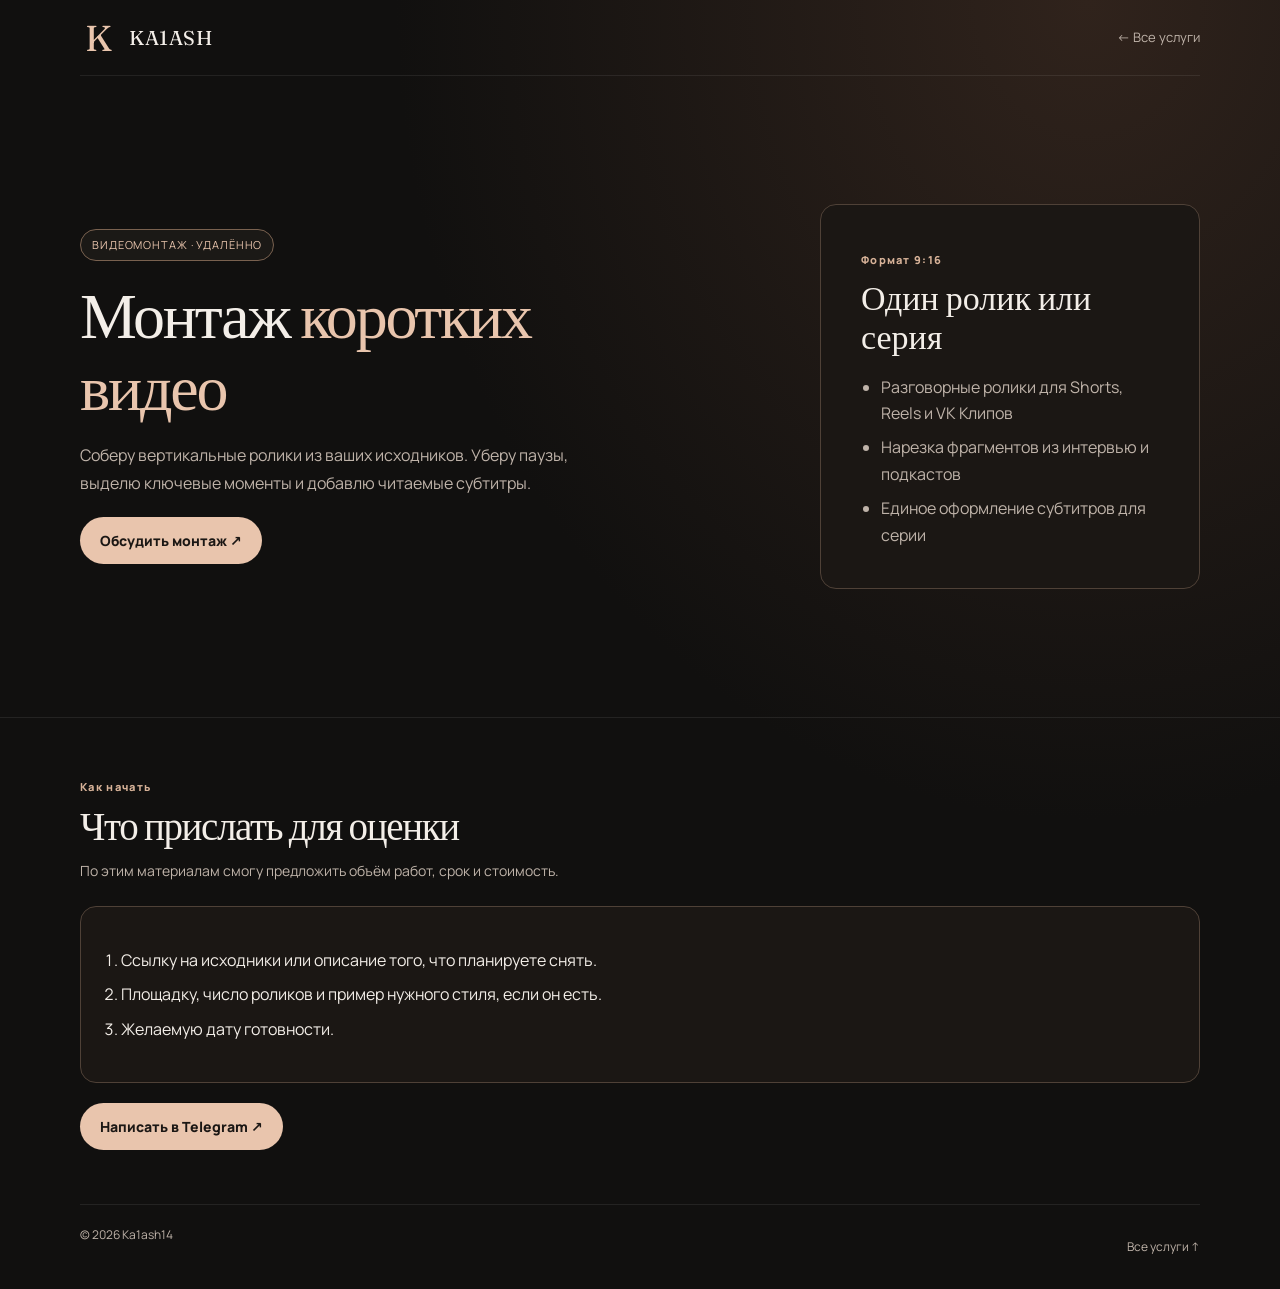
==== editing/index.html @ 2cab413b "Add a dedicated video editing service page" ====
<!doctype html>
<html lang="ru">
<head>
  <meta charset="utf-8">
  <meta name="viewport" content="width=device-width, initial-scale=1">
  <meta name="theme-color" content="#11100f">
  <meta name="description" content="Монтаж вертикальных видео из ваших исходников для Shorts, Reels и VK Клипов. Субтитры, нарезка интервью и подкастов.">
  <title>Монтаж коротких видео | KA1ASH</title>
  <link rel="canonical" href="https://ka1ash14.github.io/editing/">
  <meta property="og:type" content="website">
  <meta property="og:title" content="Монтаж коротких видео | KA1ASH">
  <meta property="og:description" content="Вертикальные ролики из ваших исходников, с субтитрами и подготовкой под площадку.">
  <meta property="og:url" content="https://ka1ash14.github.io/editing/">
  <link rel="preconnect" href="https://fonts.googleapis.com">
  <link rel="preconnect" href="https://fonts.gstatic.com" crossorigin>
  <link href="https://fonts.googleapis.com/css2?family=Fraunces:opsz,wght@9..144,400&family=Manrope:wght@400;500;600;700;800&display=swap" rel="stylesheet">
  <link rel="stylesheet" href="/assets/case-layout.css">
  <link rel="stylesheet" href="/assets/case-theme.css">
  <style>
    .editing-hero { padding-block: clamp(56px, 10vw, 132px); grid-template-columns: minmax(0, 1.3fr) minmax(0, .7fr); }
    .editing-hero h1 { max-width: 13ch; overflow-wrap: normal; }
    .editing-card { padding: clamp(24px, 4vw, 40px); }
    .editing-card h2 { margin: 8px 0; font: 400 clamp(24px, 3vw, 34px)/1.15 Fraunces, Georgia, serif; }
    .editing-card ul { padding-left: 20px; margin-bottom: 0; color: var(--muted); }
    .editing-card li + li { margin-top: 8px; }
    @media (max-width: 800px) { .editing-hero { grid-template-columns: minmax(0, 1fr); } }
  </style>
</head>
<body>
  <a class="skip-link" href="#editing-content">Перейти к содержанию</a>
  <header class="wrap">
    <a class="brand" href="/" aria-label="KA1ASH — на главную"><span class="mark" aria-hidden="true">K</span> KA1ASH</a>
    <a class="back" href="/#services">← Все услуги</a>
  </header>
  <main id="editing-content" tabindex="-1">
    <div class="wrap hero editing-hero">
      <div class="hero-copy">
        <span class="eyebrow">Видеомонтаж · удалённо</span>
        <h1>Монтаж <span class="gradient">коротких видео</span></h1>
        <p class="lead">Соберу вертикальные ролики из ваших исходников. Уберу паузы, выделю ключевые моменты и добавлю читаемые субтитры.</p>
        <div class="case-links"><a class="button" href="https://t.me/yuonger61" target="_blank" rel="noopener">Обсудить монтаж ↗</a></div>
      </div>
      <aside class="card editing-card" aria-labelledby="deliverables">
        <span class="kicker">Формат 9:16</span>
        <h2 id="deliverables">Один ролик или серия</h2>
        <ul>
          <li>Разговорные ролики для Shorts, Reels и VK Клипов</li>
          <li>Нарезка фрагментов из интервью и подкастов</li>
          <li>Единое оформление субтитров для серии</li>
        </ul>
      </aside>
    </div>
    <section class="content" aria-labelledby="request-title">
      <div class="wrap">
        <div class="section-head">
          <span class="kicker">Как начать</span>
          <h2 id="request-title">Что прислать для оценки</h2>
          <p>По этим материалам смогу предложить объём работ, срок и стоимость.</p>
        </div>
        <ol class="card editing-card">
          <li>Ссылку на исходники или описание того, что планируете снять.</li>
          <li>Площадку, число роликов и пример нужного стиля, если он есть.</li>
          <li>Желаемую дату готовности.</li>
        </ol>
        <div class="case-links"><a class="button" href="https://t.me/yuonger61" target="_blank" rel="noopener">Написать в Telegram ↗</a></div>
      </div>
    </section>
  </main>
  <footer class="wrap"><span>© 2026 Ka1ash14</span><a href="/#services">Все услуги ↑</a></footer>
</body>
</html>
---- assets/case-layout.css ----
:root{color-scheme:dark;--bg:#0b0b13;--panel:#151625;--line:#30314c;--fg:#f7f5ff;--muted:#aaa9c1;--purple:#9274ff;--grad:linear-gradient(115deg,#a17cff,#5140f0 60%,#3b67ed);font-family:Manrope,system-ui,sans-serif}*{box-sizing:border-box}html{scroll-behavior:smooth}body{margin:0;background:radial-gradient(60% 35% at 80% 0%,#2b205e 0,transparent 75%),var(--bg);color:var(--fg);line-height:1.65;overflow-x:hidden}a{color:inherit;text-decoration:none}.wrap{width:min(1120px,calc(100% - 40px));margin:auto}header{height:76px;display:flex;align-items:center;justify-content:space-between;border-bottom:1px solid #ffffff13}.brand{display:flex;gap:11px;align-items:center;font-weight:800}.mark{width:38px;height:38px;display:grid;place-items:center;border-radius:12px;background:var(--grad)}.nav{display:flex;gap:22px;color:#c7c4dc;font-size:13px}.back{font-size:13px;color:#c5c1dc}.hero{display:grid;grid-template-columns:.8fr 1.2fr;gap:34px;align-items:center;padding:54px 0 48px;min-width:0}.hero-copy,.visual,.section-head,.panel,.card{min-width:0}.eyebrow{display:inline-block;padding:6px 11px;border:1px solid #8069ff70;border-radius:30px;color:#c9bcff;background:#7557ff18;font-size:11px;letter-spacing:.08em;text-transform:uppercase}.hero h1{font-size:clamp(40px,5vw,66px);line-height:1.08;letter-spacing:-.055em;margin:18px 0;overflow-wrap:anywhere}.gradient{background:var(--grad);background-clip:text;color:transparent}.lead{font-size:16px;line-height:1.75;color:#c5c3d7;max-width:520px;overflow-wrap:anywhere}.tags{display:flex;flex-wrap:wrap;gap:8px;margin-top:20px}.tag{font-size:11px;color:#d3d0e5;padding:6px 10px;border:1px solid #ffffff20;border-radius:30px}.visual{border:1px solid #7667bf66;border-radius:22px;padding:22px;background:linear-gradient(145deg,#201d3b,#11121e);box-shadow:0 28px 70px #0008;min-height:340px;display:grid;place-items:center;overflow:hidden}.paper,.chatmock,.cafemock,.storemock,.techmock,.studiomock{width:100%;max-width:560px;min-width:0;min-height:280px;border:1px solid #ffffff22;border-radius:15px;padding:22px;background:linear-gradient(145deg,#24243b,#10121d);overflow:hidden;overflow-wrap:anywhere}.paper{background:linear-gradient(140deg,#e7ddc7,#c5b89e);color:#24231f}.paper-top,.cafe-nav,.store-nav,.tech-nav,.studio-nav{display:flex;justify-content:space-between;gap:12px;flex-wrap:wrap;font-size:12px;font-weight:800;letter-spacing:.12em}.paper-top span{font-size:9px}.paper-title{font-size:clamp(28px,4vw,48px);font-weight:800;line-height:.98;margin:36px 0 20px;letter-spacing:-.05em}.paper-title i,.cafe-hero i,.store-hero i,.tech-title i,.studio-hero i{color:#8060ed;font-style:normal}.paper-line{height:1px;background:#5c564c}.paper-cols{display:flex;justify-content:space-between;gap:10px;flex-wrap:wrap;font-size:9px;margin-top:18px}.paper-foot{font-size:9px;margin-top:30px;letter-spacing:.1em}.chatmock{background:#141727}.chathead{font-weight:800;border-bottom:1px solid #ffffff18;padding-bottom:14px}.chathead small{display:block;color:#9997b4;font-size:10px;font-weight:500}.bubble{max-width:90%;padding:11px 13px;margin-top:17px;border-radius:13px;background:#292c43;font-size:12px}.bubble.mine{margin-left:auto;background:#5140a5}.choices,.times{display:flex;gap:8px;flex-wrap:wrap;margin-top:9px}.choices span,.times span,.times b{padding:8px 10px;border-radius:9px;background:#292c43;font-size:10px}.times b{background:#7155e8}.bubble.success{background:#174e3d;color:#b7f3d9}.cafemock{background:linear-gradient(135deg,#281a17,#111218)}.cafe-nav{color:#f1d5ad}.cafe-nav span,.store-nav span,.tech-nav span,.studio-nav span{font-size:9px;color:#c3bfd7}.cafe-hero{padding:28px 0 18px}.cafe-hero small,.store-hero small,.tech-title small,.studio-hero small{font-size:9px;letter-spacing:.13em;color:#c7ad8b}.cafe-hero strong,.store-hero strong,.tech-title strong,.studio-hero strong{display:block;font-size:clamp(28px,4vw,48px);line-height:1.04;margin:12px 0}.cafe-hero p,.store-hero p,.studio-hero p{font-size:11px;color:#c9c2bd}.cafe-hero>b,.store-hero b,.studio-hero b{display:inline-block;background:#b87b48;color:#fff;padding:9px 13px;border-radius:20px;font-size:9px;margin-top:8px}.coffee-cups{display:flex;gap:8px;flex-wrap:wrap}.coffee-cups span{flex:1;min-width:90px;padding:12px;background:#493025;border-radius:9px;font-size:10px}.coffee-cups b{color:#f0c49a}.storemock,.techmock,.studiomock{background:#171725}.store-nav,.tech-nav,.studio-nav{color:#fff}.store-hero{display:grid;grid-template-columns:1fr .7fr;gap:12px;align-items:center;padding:30px 0}.store-hero b{background:#8061e9}.fashion-shape{height:180px;border-radius:90px 90px 15px 15px;background:linear-gradient(145deg,#947d6d,#3a3036);display:grid;place-items:end start;padding:12px;font-size:10px}.store-products{display:flex;justify-content:space-between;gap:8px;flex-wrap:wrap;border-top:1px solid #ffffff22;padding-top:14px;font-size:10px}.tech-title{padding:26px 0 18px}.tech-title strong{font-size:clamp(27px,3.6vw,43px)}.tech-cards{display:grid;grid-template-columns:repeat(3,1fr);gap:9px}.tech-cards>div{padding:12px;background:#24263a;border-radius:10px;display:grid;gap:7px;font-size:11px}.device{height:62px;display:grid;place-items:center;background:linear-gradient(145deg,#393d5c,#181a29);border-radius:8px;font-size:25px;color:#b9a8ff}.tech-cards small{color:#aaa8c4}.studio-hero{padding:30px 0}.studio-hero b{background:#7255e8}.studio-bottom{border-top:1px solid #ffffff25;padding-top:14px;font-size:9px;letter-spacing:.1em;color:#b8b4d0}section.content{padding:54px 0;border-top:1px solid #ffffff14}.section-head{margin-bottom:24px}.kicker{color:#a58aff;font-size:11px;font-weight:800;letter-spacing:.12em}.section-head h2{font-size:clamp(26px,3.2vw,39px);line-height:1.2;letter-spacing:-.04em;margin:7px 0}.section-head p{color:var(--muted);font-size:14px;max-width:680px;margin:10px 0 0;overflow-wrap:anywhere}.grid{display:grid;grid-template-columns:repeat(2,minmax(0,1fr));gap:14px}.card{padding:22px;border:1px solid var(--line);border-radius:16px;background:linear-gradient(145deg,#191a2d,#11121d)}.card h3{font-size:16px;margin:0 0 8px;line-height:1.35;overflow-wrap:anywhere}.card p{font-size:13px;color:#b9b7cd;line-height:1.8;margin:0;overflow-wrap:anywhere}.stack{display:flex;flex-wrap:wrap;gap:9px}.stack span{padding:9px 12px;border:1px solid #393956;background:#1b1d32;border-radius:10px;font-size:12px}.note{border:1px solid #7864d966;background:#7255ff13;padding:17px 19px;border-radius:14px;font-size:12px;color:#c8c4dc;overflow-wrap:anywhere}.cta{margin:38px 0 62px;padding:27px;border-radius:18px;background:linear-gradient(110deg,#3924a0,#202457);display:flex;align-items:center;justify-content:space-between;gap:20px}.cta h2{font-size:22px;margin:0;line-height:1.3}.cta p{font-size:13px;color:#d1cafa;margin:6px 0 0}.button{display:inline-flex;justify-content:center;align-items:center;padding:12px 17px;border-radius:30px;background:var(--grad);font-size:12px;font-weight:800;white-space:normal;text-align:center;max-width:100%}footer{border-top:1px solid #ffffff14;padding:20px 0;color:#8887a2;font-size:12px;display:flex;justify-content:space-between;gap:14px;flex-wrap:wrap}@media(max-width:800px){.hero{grid-template-columns:1fr;padding:38px 0}.visual{min-height:290px}.section-head{display:block}.cta{align-items:flex-start;flex-direction:column}}@media(max-width:560px){.wrap{width:calc(100% - 28px)}header{height:65px}.nav{display:none}.hero h1{font-size:42px}.lead{font-size:14px}.visual{padding:12px;min-height:250px;border-radius:15px}.paper,.chatmock,.cafemock,.storemock,.techmock,.studiomock{padding:15px;min-height:220px}.grid{grid-template-columns:1fr}.card{padding:18px}.content{padding:40px 0!important}.cta{padding:21px}.tech-cards{gap:6px}.tech-cards>div{padding:8px;font-size:10px}.device{height:48px}}
---- assets/case-theme.css ----
:root{--bg:#11100f;--panel:#1b1714;--panel2:#211b17;--line:#4f4137;--fg:#f3eee8;--muted:#bfb3a9;--purple:#e9c5ad;--grad:linear-gradient(115deg,#e9c5ad,#d7a98e);--font:Manrope,system-ui,sans-serif;font-family:var(--font);color-scheme:dark}
html{scroll-padding-top:24px}body{background:radial-gradient(ellipse at 85% 0%,#30231c,transparent 45%),var(--bg);color:var(--fg);font-family:var(--font)}
.brand{font-family:Fraunces,Georgia,serif;letter-spacing:.03em;font-weight:400;font-size:20px}
.mark,.brandmark{background:none;color:#e9c5ad;border-radius:0;font:400 36px/1 Fraunces,Georgia,serif}
.brand small{font-family:Manrope,system-ui,sans-serif;color:var(--muted)!important;font-size:11px!important;letter-spacing:0}
.hero h1,.section-head h2,.cta h2,.end h2{font-family:Fraunces,Georgia,serif;font-weight:400;letter-spacing:-.035em;line-height:1.12}
.gradient{background:none;color:#e9c5ad}
.lead,.section-head p,.card p,.panel ul,.cta p,.end p{color:var(--muted)}
.eyebrow{color:#e9c5ad;border-color:#79614f;background:#e9c5ad0c}
.dot{background:#e9c5ad;box-shadow:none}.kicker{color:#d7b298}
.visual{background:#1b1714;border-color:var(--line);box-shadow:0 20px 60px #0005}
.card,.feature,.panel,.step{background:var(--panel);border-color:var(--line)}
.tag,.stack span,.tech span{color:#e0d4cb;background:#211b17;border-color:#5c493b;font-size:12px}
.note,.notice{border-color:#79614f;background:#e9c5ad08;color:#cfc1b6;font-size:14px;line-height:1.75}
.notice strong{color:var(--fg)}
.cta,.end{background:#272019;border:1px solid #79614f}
.button,.btn.primary{background:#e9c5ad;color:#1b1714;font-size:14px}
.btn.secondary{color:var(--fg);border-color:#79614f}
.nav,.back,footer{color:var(--muted)}
.brand,.back,.nav a,footer a,.button,.btn{min-height:44px;display:inline-flex;align-items:center}
.button,.btn{padding:12px 20px}.nav{align-items:center}
.feature .ico{background:#e9c5ad12;color:#e9c5ad}.num{color:#1b1714}
.hero,.hero-copy,.visual,.wrap,.split,.features,.flow,.panel{min-width:0}
.card p,.feature p,.step p,.panel ul{font-size:14px;line-height:1.8}
.visual-caption{font-size:12px;color:var(--muted);margin:12px 0 0;line-height:1.65}
.section-head{align-items:start}.section-head p{max-width:680px}
.case-links{display:flex;flex-wrap:wrap;gap:12px;margin-top:20px}
.skip-link{position:absolute;top:8px;left:16px;z-index:10;background:#e9c5ad;color:#1b1714;padding:12px 18px;transform:translateY(-180%);border-radius:24px}.skip-link:focus{transform:none}
:focus-visible{outline:2px solid #e9c5ad;outline-offset:4px}::selection{background:#e9c5ad;color:#1b1714}
@media(max-width:800px){.hero{grid-template-columns:1fr}.features{grid-template-columns:repeat(2,minmax(0,1fr))}.section-head{flex-direction:column;align-items:start}}
@media(max-width:560px){.wrap{width:calc(100% - 36px)}.hero h1{font-size:clamp(34px,10vw,48px)}.lead{font-size:16px}.back{font-size:12px}.brand{font-size:17px;gap:6px}.brand small{font-size:10px!important}.features,.flow,.split{grid-template-columns:1fr}.cta,.end{flex-direction:column;align-items:start}footer{flex-wrap:wrap;gap:12px}.section-head p{max-width:100%}}
@media(prefers-reduced-motion:reduce){html{scroll-behavior:auto}*,*::before,*::after{animation:none!important;transition:none!important}}

.booking-demo {
  gap: 12px;
  margin: 0;
}
.booking-demo video {
  display: block;
  width: min(100%, 340px);
  height: auto;
  border-radius: 12px;
  background: #181a18;
}
.booking-demo figcaption {
  max-width: 340px;
  color: var(--muted);
  font-size: .875rem;
  text-align: center;
}
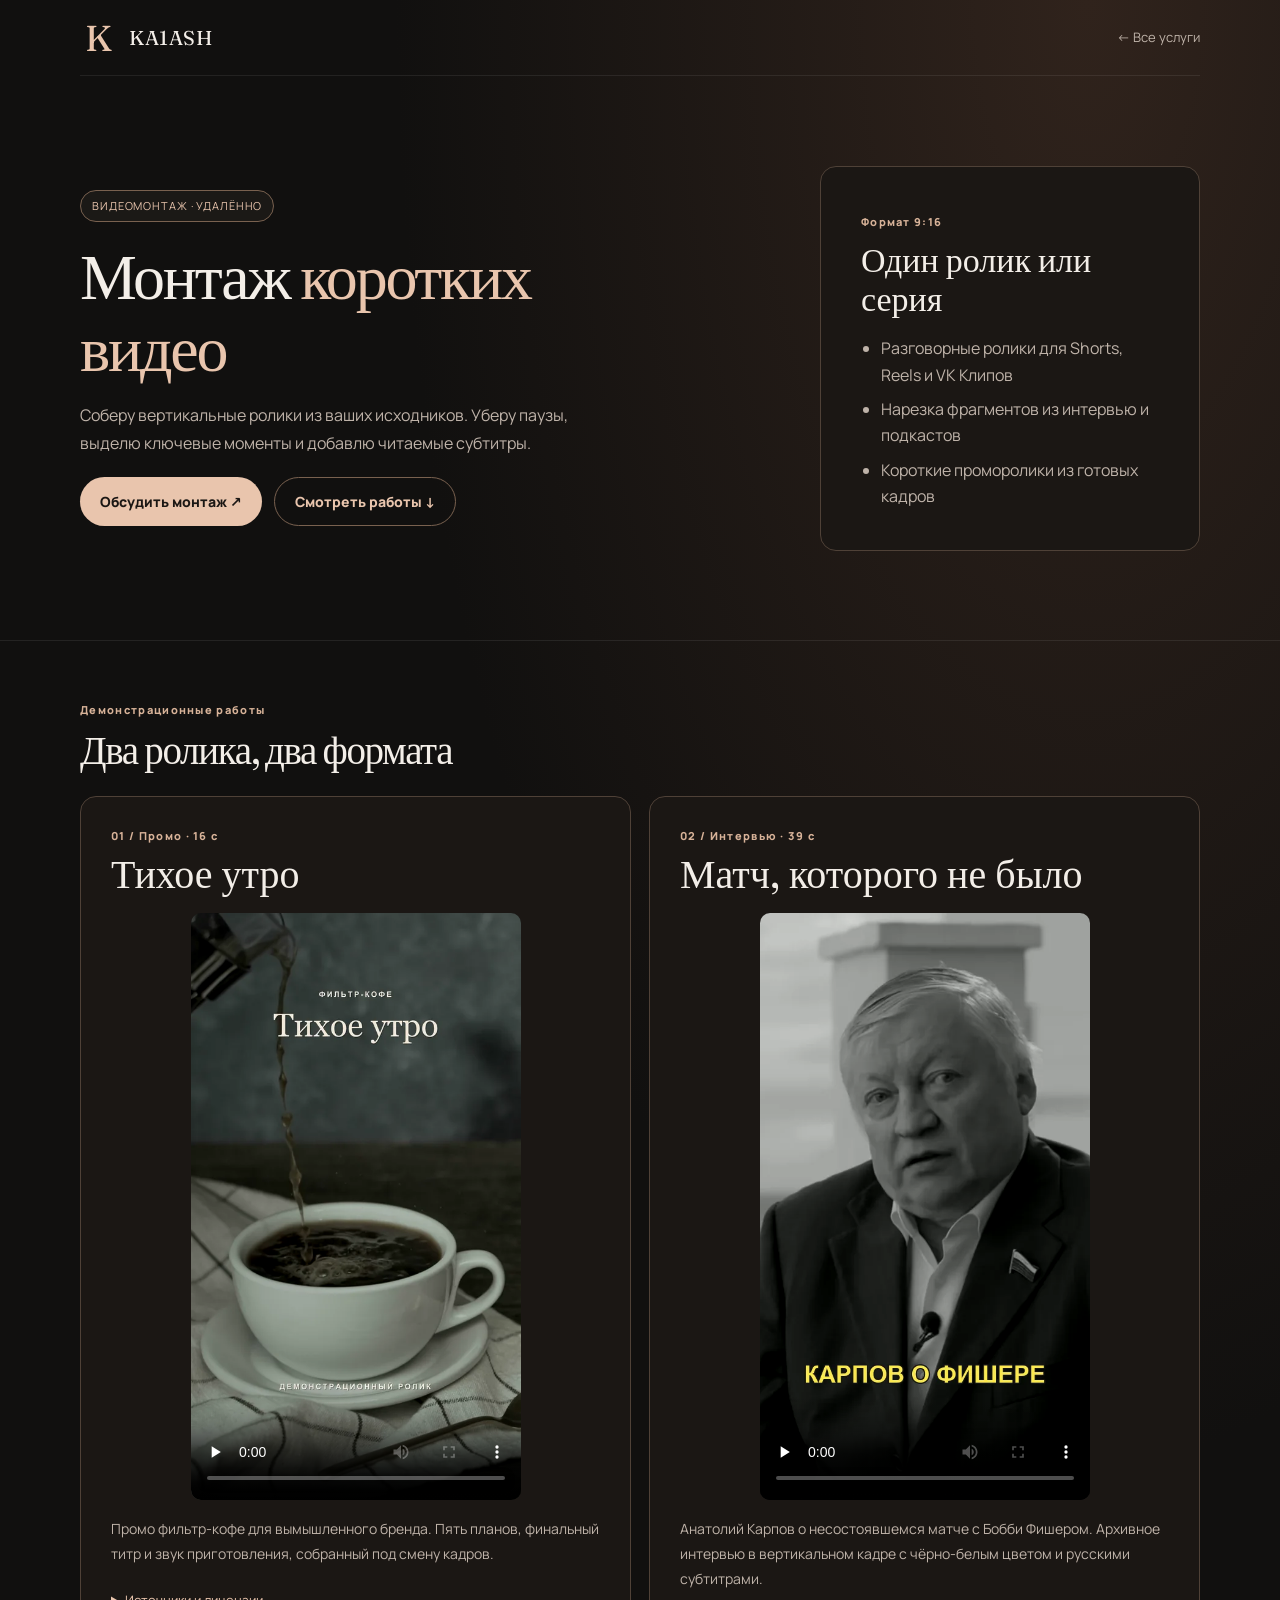
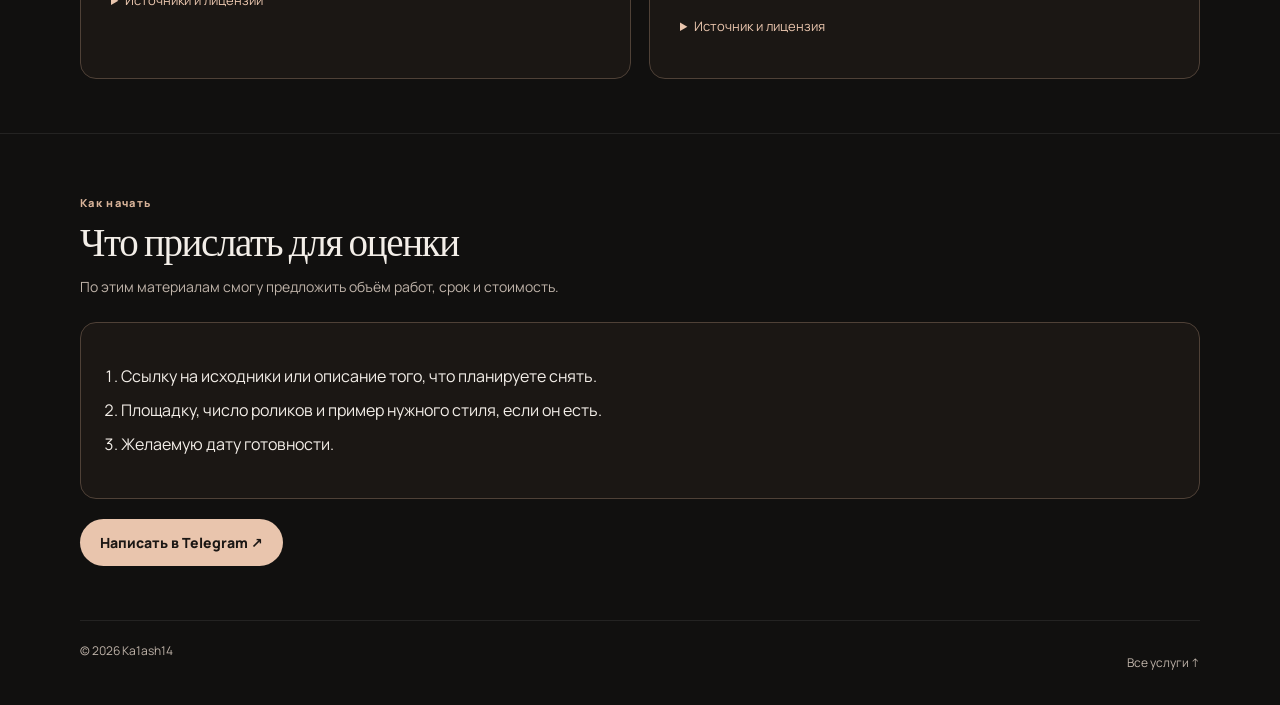
==== commit 13a019a2: "Show two video editing demos with revised picture and sound" ====
--- a/editing/index.html
+++ b/editing/index.html
@@ -4,7 +4,7 @@
   <meta charset="utf-8">
   <meta name="viewport" content="width=device-width, initial-scale=1">
   <meta name="theme-color" content="#11100f">
-  <meta name="description" content="Монтаж вертикальных видео из ваших исходников для Shorts, Reels и VK Клипов. Субтитры, нарезка интервью и подкастов.">
+  <meta name="description" content="Монтаж вертикальных видео для Shorts, Reels и VK Клипов. Два демонстрационных ролика: кофейное промо и фрагмент интервью с русскими субтитрами.">
   <title>Монтаж коротких видео | KA1ASH</title>
   <link rel="canonical" href="https://ka1ash14.github.io/editing/">
   <meta property="og:type" content="website">
@@ -17,13 +17,32 @@
   <link rel="stylesheet" href="/assets/case-layout.css">
   <link rel="stylesheet" href="/assets/case-theme.css">
   <style>
-    .editing-hero { padding-block: clamp(56px, 10vw, 132px); grid-template-columns: minmax(0, 1.3fr) minmax(0, .7fr); }
+    .editing-hero { padding-block: clamp(48px, 7vw, 100px); grid-template-columns: minmax(0, 1.3fr) minmax(0, .7fr); }
     .editing-hero h1 { max-width: 13ch; overflow-wrap: normal; }
     .editing-card { padding: clamp(24px, 4vw, 40px); }
     .editing-card h2 { margin: 8px 0; font: 400 clamp(24px, 3vw, 34px)/1.15 Fraunces, Georgia, serif; }
     .editing-card ul { padding-left: 20px; margin-bottom: 0; color: var(--muted); }
     .editing-card li + li { margin-top: 8px; }
+    .editing-watch { color: #e9c5ad; border: 1px solid #79614f; background: transparent; }
+    .editing-works { display: grid; grid-template-columns: repeat(2, minmax(0, 1fr)); gap: 18px; }
+    .editing-work { display: grid; grid-template-rows: auto auto 1fr; gap: 16px; padding: clamp(16px, 3vw, 30px); }
+    .editing-work h3 { margin: 6px 0 0; font: 400 clamp(26px, 3.2vw, 40px)/1.15 Fraunces, Georgia, serif; }
+    .editing-work .kicker { display: block; }
+    .editing-work video {
+      display: block;
+      width: min(100%, 330px);
+      height: auto;
+      aspect-ratio: 9 / 16;
+      margin-inline: auto;
+      border-radius: 10px;
+      background: var(--bg);
+    }
+    .editing-work p { margin: 0; }
+    .editing-credits { margin-top: 12px; color: var(--muted); font-size: 13px; }
+    .editing-credits summary { cursor: pointer; width: fit-content; min-height: 44px; line-height: 44px; color: #e9c5ad; }
+    .editing-credits a { color: #e9c5ad; text-decoration: underline; text-underline-offset: .2em; }
     @media (max-width: 800px) { .editing-hero { grid-template-columns: minmax(0, 1fr); } }
+    @media (max-width: 650px) { .editing-works { grid-template-columns: minmax(0, 1fr); } }
   </style>
 </head>
 <body>
@@ -38,7 +57,10 @@
         <span class="eyebrow">Видеомонтаж · удалённо</span>
         <h1>Монтаж <span class="gradient">коротких видео</span></h1>
         <p class="lead">Соберу вертикальные ролики из ваших исходников. Уберу паузы, выделю ключевые моменты и добавлю читаемые субтитры.</p>
-        <div class="case-links"><a class="button" href="https://t.me/yuonger61" target="_blank" rel="noopener">Обсудить монтаж ↗</a></div>
+        <div class="case-links">
+          <a class="button" href="https://t.me/yuonger61" target="_blank" rel="noopener">Обсудить монтаж ↗</a>
+          <a class="button editing-watch" href="#editing-works">Смотреть работы ↓</a>
+        </div>
       </div>
       <aside class="card editing-card" aria-labelledby="deliverables">
         <span class="kicker">Формат 9:16</span>
@@ -46,10 +68,54 @@
         <ul>
           <li>Разговорные ролики для Shorts, Reels и VK Клипов</li>
           <li>Нарезка фрагментов из интервью и подкастов</li>
-          <li>Единое оформление субтитров для серии</li>
+          <li>Короткие проморолики из готовых кадров</li>
         </ul>
       </aside>
     </div>
+    <section class="content" id="editing-works" aria-labelledby="editing-works-title">
+      <div class="wrap">
+        <div class="section-head">
+          <span class="kicker">Демонстрационные работы</span>
+          <h2 id="editing-works-title">Два ролика, два формата</h2>
+        </div>
+        <div class="editing-works">
+          <article class="card editing-work">
+            <div>
+              <span class="kicker">01 / Промо · 16 с</span>
+              <h3 id="coffee-video-title">Тихое утро</h3>
+            </div>
+            <video controls playsinline preload="none" width="720" height="1280" poster="/assets/editing/quiet-morning.webp" aria-labelledby="coffee-video-title">
+              <source src="/assets/editing/quiet-morning.mp4" type="video/mp4">
+              <a href="/assets/editing/quiet-morning.mp4">Открыть видео «Тихое утро»</a>
+            </video>
+            <div>
+              <p>Промо фильтр-кофе для вымышленного бренда. Пять планов, финальный титр и звук приготовления, собранный под смену кадров.</p>
+              <details class="editing-credits">
+                <summary>Источники и лицензии</summary>
+                <p>Кадры, звуки воды и посуды — <a href="https://mixkit.co/license/">Mixkit</a>. Музыка — Diego Nava, Beautiful Dream. Звук <a href="https://freesound.org/people/RobinMetzler/sounds/539319/">зёрен</a> и <a href="https://freesound.org/people/Maajora/sounds/432775/">наливаемого кофе</a> — Freesound, CC0.</p>
+              </details>
+            </div>
+          </article>
+          <article class="card editing-work">
+            <div>
+              <span class="kicker">02 / Интервью · 39 с</span>
+              <h3 id="karpov-video-title">Матч, которого не было</h3>
+            </div>
+            <video controls playsinline preload="none" width="720" height="1280" poster="/assets/editing/karpov-fischer.webp" aria-labelledby="karpov-video-title">
+              <source src="/assets/editing/karpov-fischer.mp4" type="video/mp4">
+              <a href="/assets/editing/karpov-fischer.mp4">Открыть видео «Матч, которого не было»</a>
+            </video>
+            <div>
+              <p>Анатолий Карпов о несостоявшемся матче с Бобби Фишером. Архивное интервью в вертикальном кадре с чёрно-белым цветом и русскими субтитрами.</p>
+              <details class="editing-credits">
+                <summary>Источник и лицензия</summary>
+                <p><a href="https://www.youtube.com/watch?v=mPd1VdtAkOM">Интервью GibChess, 2020</a> · <a href="https://creativecommons.org/licenses/by/3.0/">CC BY 3.0</a>. Изменения: сокращение, кадрирование, цвет, обработка звука и перевод.</p>
+              </details>
+            </div>
+          </article>
+        </div>
+      </div>
+    </section>
     <section class="content" aria-labelledby="request-title">
       <div class="wrap">
         <div class="section-head">
